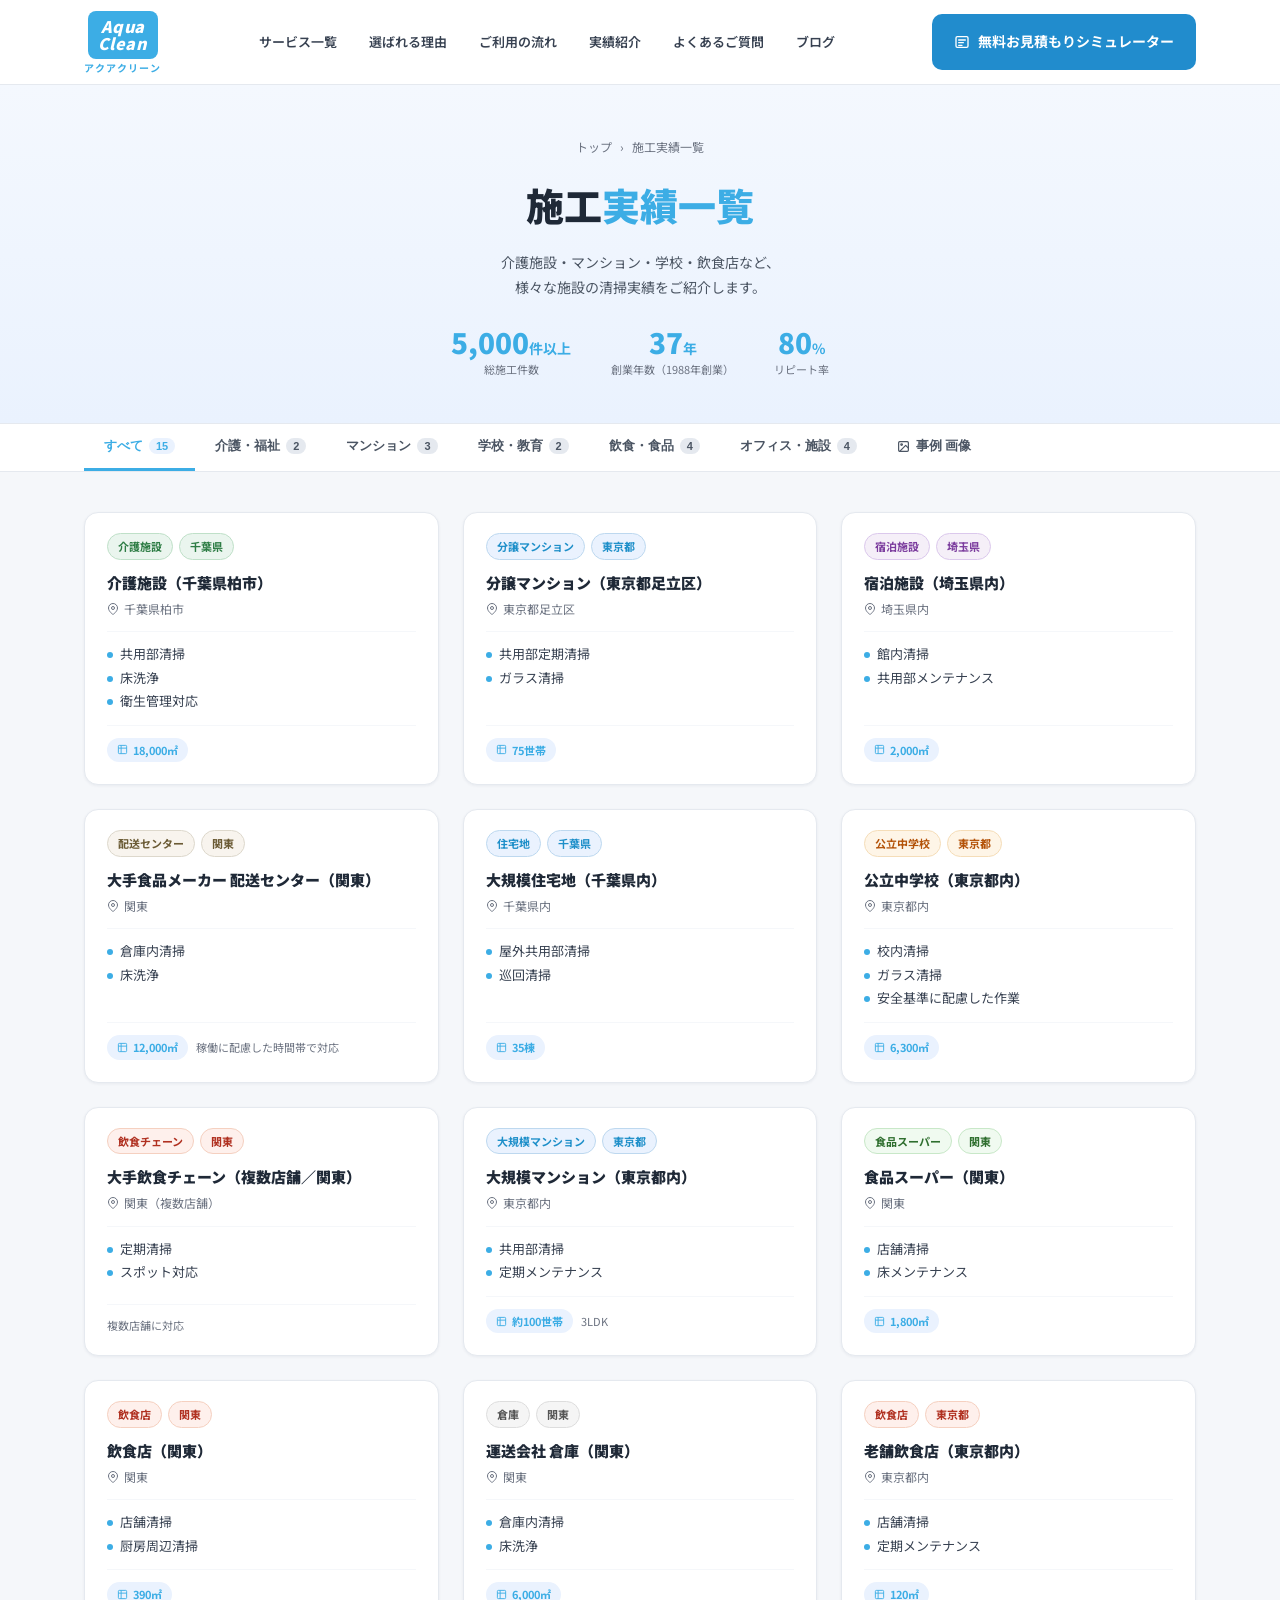
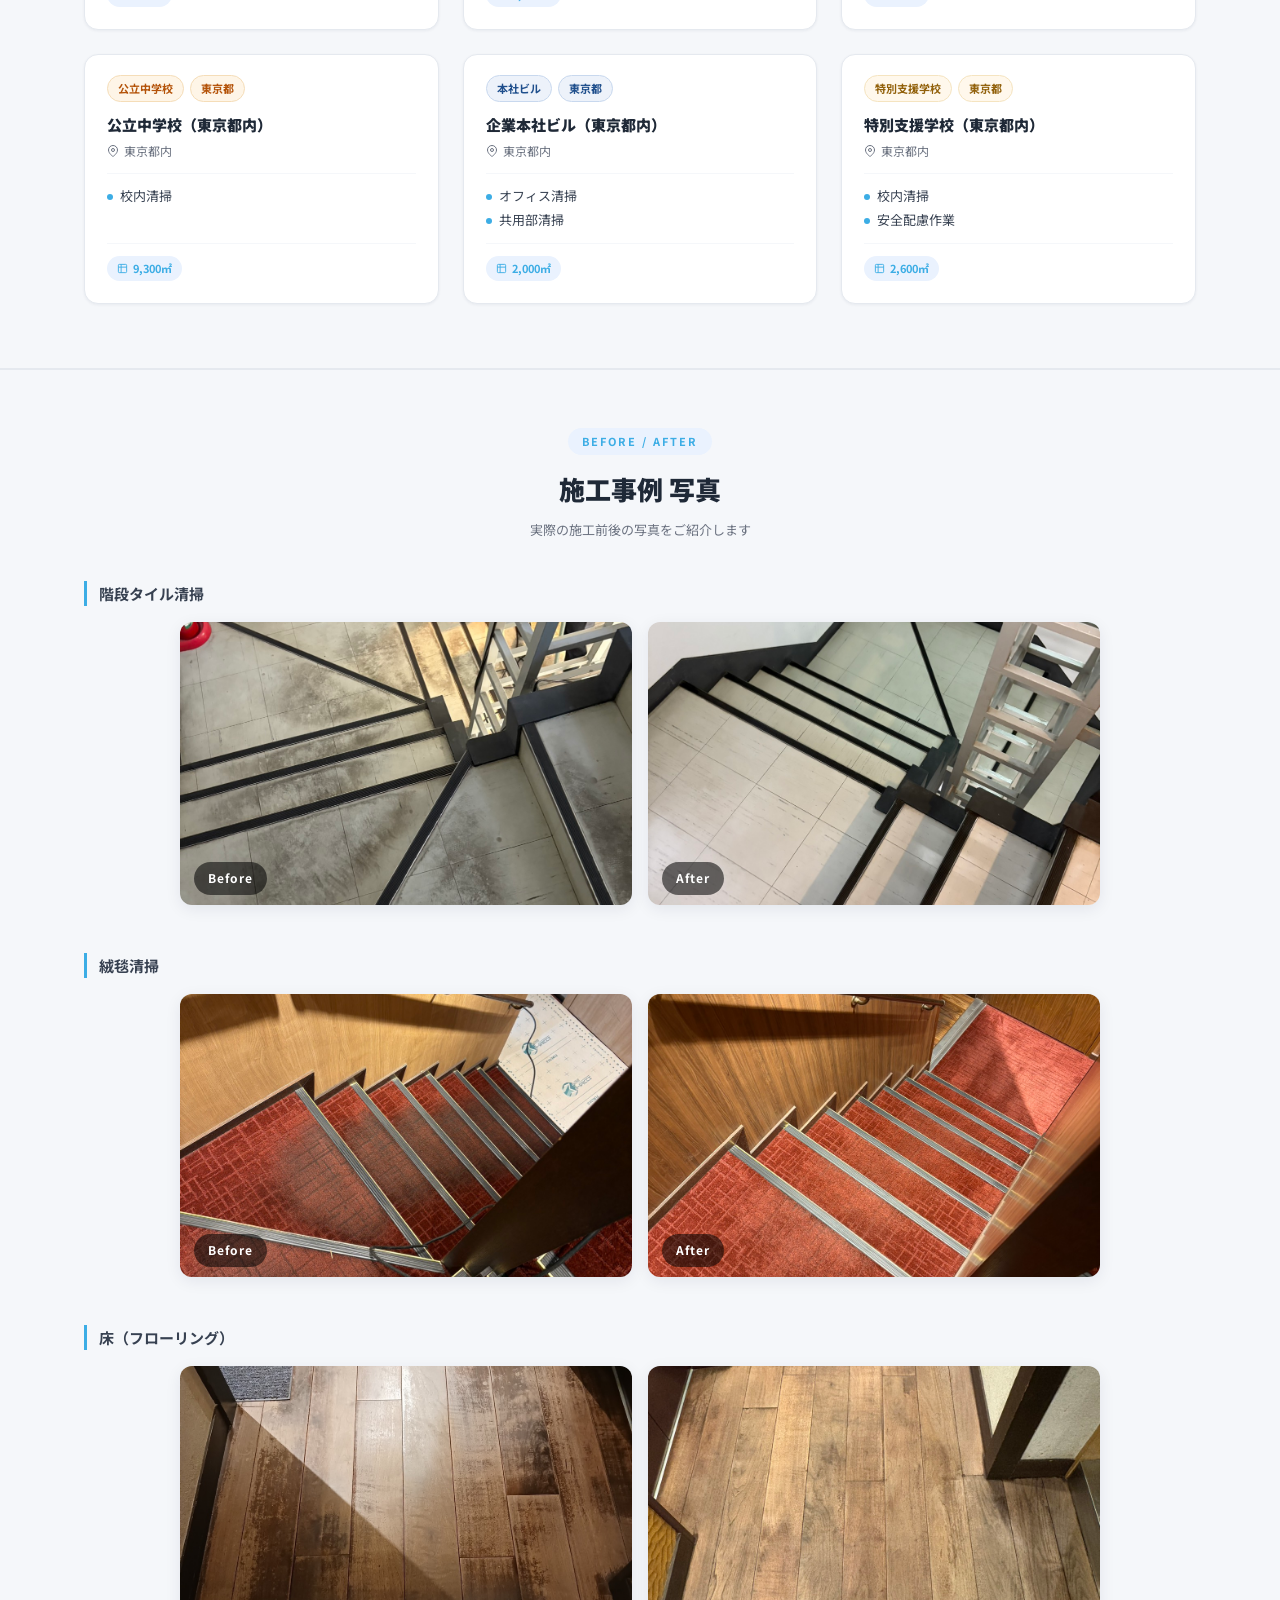
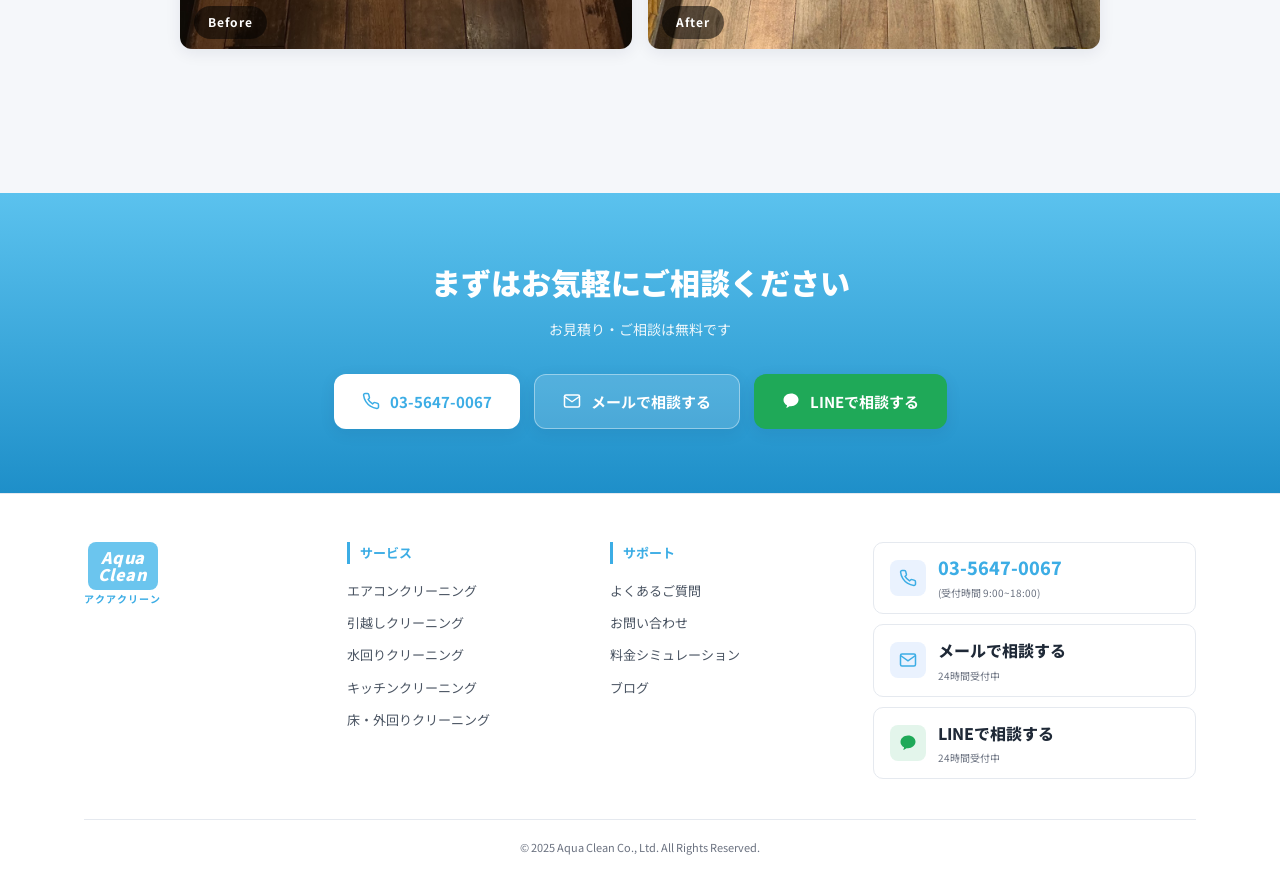
==== cases.html @ 9b35b6a0 "Initial commit: aqua-clean LP site Co-Authored-By: Claude Sonnet 5 <noreply@anthropic.com>" ====
<!DOCTYPE html>
<html lang="ja">
<head>
<meta charset="UTF-8" />
<meta name="viewport" content="width=device-width, initial-scale=1.0" />
<title>施工実績一覧 | アクアクリーン株式会社</title>
<link rel="preconnect" href="https://fonts.googleapis.com" />
<link rel="preconnect" href="https://fonts.gstatic.com" crossorigin />
<link href="https://fonts.googleapis.com/css2?family=Noto+Sans+JP:wght@400;500;700;900&display=swap" rel="stylesheet" />
<style>
  :root {
    --primary: #3CADE5;
    --primary-dark: #1E8FC9;
    --primary-light: #6BC5EE;
    --primary-bg: #EAF2FE;
    --green: #1FA958;
    --green-dark: #178A47;
    --gray-100: #F5F7FA;
    --gray-200: #E5E9EF;
    --gray-300: #CED4DC;
    --gray-400: #9CA3AF;
    --gray-500: #6B7280;
    --gray-600: #4B5563;
    --gray-700: #374151;
    --gray-800: #1F2937;
    --shadow-sm: 0 1px 3px rgba(15,30,60,0.06);
    --shadow-md: 0 4px 16px rgba(15,30,60,0.08);
    --shadow-lg: 0 14px 38px rgba(15,30,60,0.10);
  }
  * { box-sizing: border-box; margin: 0; padding: 0; }
  html { scroll-behavior: smooth; }
  body {
    font-family: 'Noto Sans JP', -apple-system, BlinkMacSystemFont, "Helvetica Neue", Arial, sans-serif;
    color: var(--gray-800); background: var(--gray-100);
    line-height: 1.7; -webkit-font-smoothing: antialiased;
  }
  a { color: inherit; text-decoration: none; }

  .container { max-width: 1160px; margin: 0 auto; padding: 0 24px; }

  /* ===== Logo ===== */
  .logo { display: inline-flex; flex-direction: column; align-items: center; gap: 4px; line-height: 1; }
  .logo-mark {
    background: var(--primary-light); color: #fff; border-radius: 8px;
    padding: 7px 10px; font-weight: 900; font-size: 16px; line-height: 1.05;
    text-align: center; font-style: italic; letter-spacing: 0.5px; width: 70px;
  }
  .logo-mark span { display: block; }
  .logo-sub { font-size: 10px; color: var(--primary); font-weight: 700; letter-spacing: 1px; }

  /* ===== Header ===== */
  .header {
    position: sticky; top: 0; z-index: 50;
    background: #fff; border-bottom: 1px solid var(--gray-200);
  }
  .header-inner { display: flex; align-items: center; gap: 24px; height: 84px; }
  .nav {
    display: flex; align-items: center; justify-content: center;
    gap: 32px; flex: 1; font-size: 13px; font-weight: 600; color: var(--gray-700);
  }
  .nav a:hover { color: var(--primary); }
  .btn-contact {
    display: inline-flex; align-items: center; gap: 8px;
    background: rgb(33,140,205); color: #fff;
    padding: 0 22px; height: 56px; border-radius: 10px;
    font-size: 14px; font-weight: 700; white-space: nowrap; flex-shrink: 0;
    transition: background 0.15s;
  }
  .btn-contact:hover { background: var(--primary-dark); }

  /* ===== Page hero ===== */
  .page-hero {
    background: linear-gradient(180deg, #F4F8FE 0%, #EAF2FE 100%);
    border-bottom: 1px solid var(--gray-200);
    padding: 52px 0 44px; text-align: center;
  }
  .breadcrumb {
    display: flex; align-items: center; justify-content: center;
    gap: 8px; font-size: 12px; color: var(--gray-500); margin-bottom: 16px;
  }
  .breadcrumb a:hover { color: var(--primary); }
  .page-hero h1 { font-size: 38px; font-weight: 900; color: var(--gray-800); margin-bottom: 12px; }
  .page-hero h1 span { color: var(--primary); }
  .page-hero p { font-size: 14px; color: var(--gray-600); line-height: 1.8; }
  .hero-stats {
    display: flex; justify-content: center; gap: 40px; margin-top: 28px; flex-wrap: wrap;
  }
  .hero-stat { text-align: center; }
  .hero-stat-num { font-size: 28px; font-weight: 900; color: var(--primary); line-height: 1; }
  .hero-stat-num span { font-size: 14px; font-weight: 700; }
  .hero-stat-label { font-size: 11px; color: var(--gray-500); margin-top: 4px; }

  /* ===== Filter tabs ===== */
  .filter-bar {
    background: #fff; border-bottom: 1px solid var(--gray-200);
    position: sticky; top: 84px; z-index: 40;
  }
  .filter-inner {
    display: flex; gap: 0; overflow-x: auto; scrollbar-width: none;
  }
  .filter-inner::-webkit-scrollbar { display: none; }
  .filter-btn {
    display: flex; align-items: center; gap: 6px;
    padding: 13px 20px; font-size: 13px; font-weight: 700;
    color: var(--gray-600); white-space: nowrap;
    border: none; background: none; cursor: pointer;
    border-bottom: 3px solid transparent;
    transition: color 0.15s, border-color 0.15s; flex-shrink: 0;
  }
  .filter-btn:hover { color: var(--primary); }
  .filter-btn.active { color: var(--primary); border-bottom-color: var(--primary); }
  .filter-count {
    background: var(--gray-200); color: var(--gray-600);
    font-size: 11px; font-weight: 700;
    padding: 2px 7px; border-radius: 999px;
    transition: background 0.15s, color 0.15s;
  }
  .filter-btn.active .filter-count { background: var(--primary-bg); color: var(--primary); }

  /* ===== Main ===== */
  main { padding: 40px 0 96px; }

  .cases-grid {
    display: grid;
    grid-template-columns: repeat(3, 1fr);
    gap: 24px;
  }

  /* ===== Case card ===== */
  .case-card {
    background: #fff; border: 1px solid var(--gray-200);
    border-radius: 14px; overflow: hidden;
    box-shadow: var(--shadow-sm);
    transition: transform 0.18s, box-shadow 0.18s, border-color 0.18s;
    display: flex; flex-direction: column;
  }
  .case-card:hover { transform: translateY(-4px); box-shadow: var(--shadow-lg); border-color: var(--primary-light); }
  .case-card[hidden] { display: none; }



  /* Card body */
  .case-body { padding: 20px 22px 22px; flex: 1; display: flex; flex-direction: column; }

  .case-tags { display: flex; flex-wrap: wrap; gap: 6px; margin-bottom: 12px; }
  .case-tag {
    font-size: 11px; font-weight: 700; padding: 3px 10px; border-radius: 999px;
    border: 1px solid;
  }
  .tag-care     { color: #2E7D45; background: #EAF5EE; border-color: #BFE0C8; }
  .tag-mansion  { color: var(--primary-dark); background: var(--primary-bg); border-color: #BDD8EF; }
  .tag-hotel    { color: #7C3D9E; background: #F5EFF8; border-color: #DBC8EC; }
  .tag-factory  { color: #6B5B35; background: #F8F4EE; border-color: #DDD8CC; }
  .tag-school   { color: #B45309; background: #FEF5E7; border-color: #F5DDB8; }
  .tag-restaurant { color: #B03020; background: #FEF0EC; border-color: #F5D0C0; }
  .tag-office   { color: #1E4E8C; background: #EDF2FA; border-color: #C8D8EE; }
  .tag-super    { color: #2E6E2E; background: #F0FAF0; border-color: #C8E8C8; }
  .tag-support  { color: #92610B; background: #FFF8EC; border-color: #F5E4C0; }
  .tag-warehouse { color: #555; background: #F5F5F5; border-color: #DDD; }

  .case-title {
    font-size: 15px; font-weight: 900; color: var(--gray-800);
    margin-bottom: 6px; line-height: 1.4;
  }
  .case-location {
    display: flex; align-items: center; gap: 5px;
    font-size: 12px; color: var(--gray-500); margin-bottom: 12px;
  }
  .case-location svg { width: 12px; height: 12px; flex-shrink: 0; }

  .case-divider { border: none; border-top: 1px solid var(--gray-100); margin-bottom: 12px; }

  .case-services { display: flex; flex-direction: column; gap: 4px; flex: 1; }
  .case-service-item {
    display: flex; align-items: flex-start; gap: 7px;
    font-size: 13px; color: var(--gray-700); line-height: 1.5;
  }
  .case-service-item::before {
    content: "";
    width: 6px; height: 6px; border-radius: 50%;
    background: var(--primary); flex-shrink: 0; margin-top: 8px;
  }

  .case-meta {
    margin-top: 14px; padding-top: 12px; border-top: 1px solid var(--gray-100);
    display: flex; align-items: center; gap: 8px; flex-wrap: wrap;
  }
  .case-area {
    display: flex; align-items: center; gap: 5px;
    font-size: 11px; font-weight: 700; color: var(--primary);
    background: var(--primary-bg); padding: 3px 10px; border-radius: 999px;
  }
  .case-area svg { width: 11px; height: 11px; }
  .case-note {
    font-size: 11px; color: var(--gray-500); line-height: 1.5;
  }

  /* ===== CTA strip ===== */
  .cta-strip {
    background: linear-gradient(180deg, #5BC2EE 0%, #1E8FC9 100%);
    color: #fff; padding: 64px 0;
  }
  .cta-strip h2 { text-align: center; font-size: 30px; font-weight: 900; margin-bottom: 10px; }
  .cta-strip p { text-align: center; font-size: 14px; opacity: 0.9; margin-bottom: 32px; }
  .cta-btns { display: flex; justify-content: center; gap: 14px; flex-wrap: wrap; }
  .cta-btns a {
    display: inline-flex; align-items: center; gap: 10px;
    padding: 14px 28px; border-radius: 12px; font-weight: 700; font-size: 15px;
    transition: transform 0.12s, box-shadow 0.12s; box-shadow: var(--shadow-md);
  }
  .cta-btns a:hover { transform: translateY(-2px); box-shadow: var(--shadow-lg); }
  .cta-btns .tel-btn { background: #fff; color: var(--primary); }
  .cta-btns .mail-btn { background: rgba(255,255,255,0.15); color: #fff; border: 1.5px solid rgba(255,255,255,0.4); }
  .cta-btns .line-btn { background: var(--green); color: #fff; }

  /* ===== Footer ===== */
  .footer { background: #fff; border-top: 1px solid var(--gray-200); padding: 48px 0 0; }
  .footer-grid { display: grid; grid-template-columns: 1fr 1fr 1fr 1.4fr; gap: 32px; align-items: flex-start; }
  .footer-col h4 { font-size: 13px; color: var(--primary); font-weight: 700; margin-bottom: 16px; padding-left: 10px; border-left: 3px solid var(--primary); }
  .footer-col ul { list-style: none; }
  .footer-col li { font-size: 13px; color: var(--gray-600); margin-bottom: 10px; }
  .footer-col li a:hover { color: var(--primary); }
  .footer-cta { display: flex; flex-direction: column; gap: 10px; }
  .footer-cta a { display: flex; align-items: center; gap: 12px; border: 1.5px solid var(--gray-200); border-radius: 10px; padding: 12px 16px; background: #fff; transition: all 0.15s; }
  .footer-cta a:hover { border-color: var(--primary); }
  .footer-cta .ic { width: 36px; height: 36px; border-radius: 8px; display: inline-flex; align-items: center; justify-content: center; flex-shrink: 0; }
  .footer-cta .tel .ic { background: var(--primary-bg); color: var(--primary); }
  .footer-cta .mail .ic { background: var(--primary-bg); color: var(--primary); }
  .footer-cta .line .ic { background: rgba(31,169,88,0.12); color: var(--green); }
  .footer-cta .label-lg { font-size: 16px; font-weight: 800; color: var(--gray-800); line-height: 1.1; }
  .footer-cta .tel .label-lg { color: var(--primary); font-size: 18px; }
  .footer-cta .label-sm { display: block; font-size: 10px; color: var(--gray-500); margin-top: 2px; }
  .footer-bottom { border-top: 1px solid var(--gray-200); margin-top: 40px; padding: 18px 0; text-align: center; font-size: 11px; color: var(--gray-500); }

  /* ===== Before/After Photos ===== */
  .ba-section {
    margin-top: 64px;
    padding: 56px 0 0;
    border-top: 2px solid var(--gray-200);
  }
  .ba-section-head {
    text-align: center;
    margin-bottom: 40px;
  }
  .ba-section-eyebrow {
    display: inline-block;
    font-size: 11px;
    font-weight: 700;
    letter-spacing: 2px;
    color: var(--primary);
    background: var(--primary-bg);
    padding: 4px 14px;
    border-radius: 999px;
    margin-bottom: 12px;
  }
  .ba-section-head h2 {
    font-size: 26px;
    font-weight: 900;
    color: var(--gray-800);
    margin-bottom: 8px;
  }
  .ba-section-head p {
    font-size: 13px;
    color: var(--gray-500);
  }
  .ba-case { margin-bottom: 48px; }
  .ba-case-title {
    font-size: 15px;
    font-weight: 700;
    color: var(--gray-700);
    margin-bottom: 16px;
    padding-left: 12px;
    border-left: 3px solid var(--primary);
  }
  .ba-wrap {
    position: relative;
    display: grid;
    grid-template-columns: 1fr 1fr;
    gap: 16px;
    max-width: 920px;
    margin: 0 auto;
  }
  .ba-card {
    border-radius: 12px;
    overflow: hidden;
    aspect-ratio: 16/10;
    position: relative;
    box-shadow: var(--shadow-md);
  }
  .ba-img {
    position: absolute;
    inset: 0;
    background: linear-gradient(180deg, #C8C9CB 0%, #989B9F 100%);
  }
  .ba-img img {
    width: 100%;
    height: 100%;
    object-fit: cover;
    object-position: center;
    display: block;
  }
  .ba-img.before {
    background:
      linear-gradient(135deg, rgba(40,40,40,0.25) 0%, rgba(255,255,255,0) 60%),
      repeating-linear-gradient(45deg, #BCBEC1 0 28px, #A6A8AC 28px 56px);
  }
  .ba-img.after {
    background:
      linear-gradient(180deg, rgba(255,255,255,0.4) 0%, rgba(255,255,255,0.05) 60%),
      repeating-linear-gradient(45deg, #F2F4F7 0 28px, #DCE0E5 28px 56px);
  }
  .ba-tag {
    position: absolute;
    bottom: 10px;
    left: 14px;
    background: rgba(0,0,0,0.55);
    color: #fff;
    font-size: 12px;
    font-weight: 700;
    padding: 6px 14px;
    border-radius: 999px;
    letter-spacing: 1px;
  }

  @media (max-width: 960px) {
    .cases-grid { grid-template-columns: repeat(2, 1fr); }
    .footer-grid { grid-template-columns: 1fr 1fr; }
    .nav { display: none; }
    .ba-wrap { grid-template-columns: 1fr 1fr; }
  }
  @media (max-width: 600px) {
    .cases-grid { grid-template-columns: 1fr; }
    .page-hero h1 { font-size: 28px; }
    .footer-grid { grid-template-columns: 1fr; }
    .hero-stats { gap: 24px; }
    .ba-wrap { grid-template-columns: 1fr; }
  }
</style>
</head>
<body>

<!-- Header -->
<header class="header">
  <div class="container header-inner">
    <a href="index.html" class="logo">
      <span class="logo-mark" style="background-color: rgb(60,173,229)"><span>Aqua</span><span>Clean</span></span>
      <span class="logo-sub" style="color: rgb(60,173,229)">アクアクリーン</span>
    </a>
    <nav class="nav">
      <a href="index.html#services">サービス一覧</a>
      <a href="index.html#reasons">選ばれる理由</a>
      <a href="index.html#flow">ご利用の流れ</a>
      <a href="index.html#results">実績紹介</a>
      <a href="index.html#faq">よくあるご質問</a>
      <a href="/blog/">ブログ</a>
    </nav>
    <a href="estimate.html" class="btn-contact" style="background-color: rgb(33,140,205)">
      <svg width="16" height="16" viewBox="0 0 24 24" fill="none" stroke="currentColor" stroke-width="2" stroke-linecap="round" stroke-linejoin="round"><rect x="3" y="4" width="18" height="16" rx="2"/><line x1="7" y1="9" x2="17" y2="9"/><line x1="7" y1="13" x2="14" y2="13"/><line x1="7" y1="17" x2="12" y2="17"/></svg>
      無料お見積もりシミュレーター
    </a>
  </div>
</header>

<!-- Page hero -->
<section class="page-hero">
  <div class="container">
    <div class="breadcrumb">
      <a href="index.html">トップ</a>
      <span>›</span>
      <span>施工実績一覧</span>
    </div>
    <h1>施工<span>実績一覧</span></h1>
    <p>介護施設・マンション・学校・飲食店など、<br>様々な施設の清掃実績をご紹介します。</p>
    <div class="hero-stats">
      <div class="hero-stat">
        <div class="hero-stat-num">5,000<span>件以上</span></div>
        <div class="hero-stat-label">総施工件数</div>
      </div>
      <div class="hero-stat">
        <div class="hero-stat-num">37<span>年</span></div>
        <div class="hero-stat-label">創業年数（1988年創業）</div>
      </div>
      <div class="hero-stat">
        <div class="hero-stat-num">80<span>%</span></div>
        <div class="hero-stat-label">リピート率</div>
      </div>
    </div>
  </div>
</section>

<!-- Filter bar -->
<div class="filter-bar">
  <div class="container">
    <div class="filter-inner">
      <button class="filter-btn active" onclick="filterCards('all', this)">すべて <span class="filter-count">15</span></button>
      <button class="filter-btn" onclick="filterCards('care', this)">介護・福祉 <span class="filter-count">2</span></button>
      <button class="filter-btn" onclick="filterCards('mansion', this)">マンション <span class="filter-count">3</span></button>
      <button class="filter-btn" onclick="filterCards('school', this)">学校・教育 <span class="filter-count">2</span></button>
      <button class="filter-btn" onclick="filterCards('restaurant', this)">飲食・食品 <span class="filter-count">4</span></button>
      <button class="filter-btn" onclick="filterCards('office', this)">オフィス・施設 <span class="filter-count">4</span></button>
      <button class="filter-btn filter-btn--photos" onclick="scrollToPhotos(this)">
        <svg width="13" height="13" viewBox="0 0 24 24" fill="none" stroke="currentColor" stroke-width="2.2" stroke-linecap="round" stroke-linejoin="round"><rect x="3" y="3" width="18" height="18" rx="2"/><circle cx="8.5" cy="8.5" r="1.5"/><polyline points="21 15 16 10 5 21"/></svg>
        事例 画像
      </button>
    </div>
  </div>
</div>

<!-- Main -->
<main>
  <div class="container">
    <div class="cases-grid" id="casesGrid">

      <!-- 01 介護施設（千葉県柏市）-->
      <article class="case-card" data-cat="care">
        <div class="case-body">
          <div class="case-tags"><span class="case-tag tag-care">介護施設</span><span class="case-tag tag-care">千葉県</span></div>
          <div class="case-title">介護施設（千葉県柏市）</div>
          <div class="case-location">
            <svg viewBox="0 0 24 24" fill="none" stroke="currentColor" stroke-width="2"><path d="M21 10c0 7-9 13-9 13S3 17 3 10a9 9 0 0 1 18 0z"/><circle cx="12" cy="10" r="3"/></svg>
            千葉県柏市
          </div>
          <hr class="case-divider">
          <div class="case-services">
            <div class="case-service-item">共用部清掃</div>
            <div class="case-service-item">床洗浄</div>
            <div class="case-service-item">衛生管理対応</div>
          </div>
          <div class="case-meta">
            <span class="case-area"><svg viewBox="0 0 24 24" fill="none" stroke="currentColor" stroke-width="2"><rect x="3" y="3" width="18" height="18" rx="2"/><path d="M3 9h18M9 3v18"/></svg>18,000㎡</span>
          </div>
        </div>
      </article>

      <!-- 02 分譲マンション（東京都足立区）-->
      <article class="case-card" data-cat="mansion">
        <div class="case-body">
          <div class="case-tags"><span class="case-tag tag-mansion">分譲マンション</span><span class="case-tag tag-mansion">東京都</span></div>
          <div class="case-title">分譲マンション（東京都足立区）</div>
          <div class="case-location">
            <svg viewBox="0 0 24 24" fill="none" stroke="currentColor" stroke-width="2"><path d="M21 10c0 7-9 13-9 13S3 17 3 10a9 9 0 0 1 18 0z"/><circle cx="12" cy="10" r="3"/></svg>
            東京都足立区
          </div>
          <hr class="case-divider">
          <div class="case-services">
            <div class="case-service-item">共用部定期清掃</div>
            <div class="case-service-item">ガラス清掃</div>
          </div>
          <div class="case-meta">
            <span class="case-area"><svg viewBox="0 0 24 24" fill="none" stroke="currentColor" stroke-width="2"><rect x="3" y="3" width="18" height="18" rx="2"/><path d="M3 9h18M9 3v18"/></svg>75世帯</span>
          </div>
        </div>
      </article>

      <!-- 03 宿泊施設（埼玉県内）-->
      <article class="case-card" data-cat="office">
        <div class="case-body">
          <div class="case-tags"><span class="case-tag tag-hotel">宿泊施設</span><span class="case-tag tag-hotel">埼玉県</span></div>
          <div class="case-title">宿泊施設（埼玉県内）</div>
          <div class="case-location">
            <svg viewBox="0 0 24 24" fill="none" stroke="currentColor" stroke-width="2"><path d="M21 10c0 7-9 13-9 13S3 17 3 10a9 9 0 0 1 18 0z"/><circle cx="12" cy="10" r="3"/></svg>
            埼玉県内
          </div>
          <hr class="case-divider">
          <div class="case-services">
            <div class="case-service-item">館内清掃</div>
            <div class="case-service-item">共用部メンテナンス</div>
          </div>
          <div class="case-meta">
            <span class="case-area"><svg viewBox="0 0 24 24" fill="none" stroke="currentColor" stroke-width="2"><rect x="3" y="3" width="18" height="18" rx="2"/><path d="M3 9h18M9 3v18"/></svg>2,000㎡</span>
          </div>
        </div>
      </article>

      <!-- 04 大手食品メーカー 配送センター（関東）-->
      <article class="case-card" data-cat="office">
        <div class="case-body">
          <div class="case-tags"><span class="case-tag tag-factory">配送センター</span><span class="case-tag tag-factory">関東</span></div>
          <div class="case-title">大手食品メーカー 配送センター（関東）</div>
          <div class="case-location">
            <svg viewBox="0 0 24 24" fill="none" stroke="currentColor" stroke-width="2"><path d="M21 10c0 7-9 13-9 13S3 17 3 10a9 9 0 0 1 18 0z"/><circle cx="12" cy="10" r="3"/></svg>
            関東
          </div>
          <hr class="case-divider">
          <div class="case-services">
            <div class="case-service-item">倉庫内清掃</div>
            <div class="case-service-item">床洗浄</div>
          </div>
          <div class="case-meta">
            <span class="case-area"><svg viewBox="0 0 24 24" fill="none" stroke="currentColor" stroke-width="2"><rect x="3" y="3" width="18" height="18" rx="2"/><path d="M3 9h18M9 3v18"/></svg>12,000㎡</span>
            <span class="case-note">稼働に配慮した時間帯で対応</span>
          </div>
        </div>
      </article>

      <!-- 05 大規模住宅地（千葉県内）-->
      <article class="case-card" data-cat="mansion">
        <div class="case-body">
          <div class="case-tags"><span class="case-tag tag-mansion">住宅地</span><span class="case-tag tag-mansion">千葉県</span></div>
          <div class="case-title">大規模住宅地（千葉県内）</div>
          <div class="case-location">
            <svg viewBox="0 0 24 24" fill="none" stroke="currentColor" stroke-width="2"><path d="M21 10c0 7-9 13-9 13S3 17 3 10a9 9 0 0 1 18 0z"/><circle cx="12" cy="10" r="3"/></svg>
            千葉県内
          </div>
          <hr class="case-divider">
          <div class="case-services">
            <div class="case-service-item">屋外共用部清掃</div>
            <div class="case-service-item">巡回清掃</div>
          </div>
          <div class="case-meta">
            <span class="case-area"><svg viewBox="0 0 24 24" fill="none" stroke="currentColor" stroke-width="2"><rect x="3" y="3" width="18" height="18" rx="2"/><path d="M3 9h18M9 3v18"/></svg>35棟</span>
          </div>
        </div>
      </article>

      <!-- 06 公立中学校（東京都内）6300㎡ -->
      <article class="case-card" data-cat="school">
        <div class="case-body">
          <div class="case-tags"><span class="case-tag tag-school">公立中学校</span><span class="case-tag tag-school">東京都</span></div>
          <div class="case-title">公立中学校（東京都内）</div>
          <div class="case-location">
            <svg viewBox="0 0 24 24" fill="none" stroke="currentColor" stroke-width="2"><path d="M21 10c0 7-9 13-9 13S3 17 3 10a9 9 0 0 1 18 0z"/><circle cx="12" cy="10" r="3"/></svg>
            東京都内
          </div>
          <hr class="case-divider">
          <div class="case-services">
            <div class="case-service-item">校内清掃</div>
            <div class="case-service-item">ガラス清掃</div>
            <div class="case-service-item">安全基準に配慮した作業</div>
          </div>
          <div class="case-meta">
            <span class="case-area"><svg viewBox="0 0 24 24" fill="none" stroke="currentColor" stroke-width="2"><rect x="3" y="3" width="18" height="18" rx="2"/><path d="M3 9h18M9 3v18"/></svg>6,300㎡</span>
          </div>
        </div>
      </article>

      <!-- 07 大手飲食チェーン（複数店舗／関東）-->
      <article class="case-card" data-cat="restaurant">
        <div class="case-body">
          <div class="case-tags"><span class="case-tag tag-restaurant">飲食チェーン</span><span class="case-tag tag-restaurant">関東</span></div>
          <div class="case-title">大手飲食チェーン（複数店舗／関東）</div>
          <div class="case-location">
            <svg viewBox="0 0 24 24" fill="none" stroke="currentColor" stroke-width="2"><path d="M21 10c0 7-9 13-9 13S3 17 3 10a9 9 0 0 1 18 0z"/><circle cx="12" cy="10" r="3"/></svg>
            関東（複数店舗）
          </div>
          <hr class="case-divider">
          <div class="case-services">
            <div class="case-service-item">定期清掃</div>
            <div class="case-service-item">スポット対応</div>
          </div>
          <div class="case-meta">
            <span class="case-note">複数店舗に対応</span>
          </div>
        </div>
      </article>

      <!-- 08 大規模マンション（東京都内）-->
      <article class="case-card" data-cat="mansion">
        <div class="case-body">
          <div class="case-tags"><span class="case-tag tag-mansion">大規模マンション</span><span class="case-tag tag-mansion">東京都</span></div>
          <div class="case-title">大規模マンション（東京都内）</div>
          <div class="case-location">
            <svg viewBox="0 0 24 24" fill="none" stroke="currentColor" stroke-width="2"><path d="M21 10c0 7-9 13-9 13S3 17 3 10a9 9 0 0 1 18 0z"/><circle cx="12" cy="10" r="3"/></svg>
            東京都内
          </div>
          <hr class="case-divider">
          <div class="case-services">
            <div class="case-service-item">共用部清掃</div>
            <div class="case-service-item">定期メンテナンス</div>
          </div>
          <div class="case-meta">
            <span class="case-area"><svg viewBox="0 0 24 24" fill="none" stroke="currentColor" stroke-width="2"><rect x="3" y="3" width="18" height="18" rx="2"/><path d="M3 9h18M9 3v18"/></svg>約100世帯</span>
            <span class="case-note">3LDK</span>
          </div>
        </div>
      </article>

      <!-- 09 食品スーパー（関東）-->
      <article class="case-card" data-cat="restaurant">
        <div class="case-body">
          <div class="case-tags"><span class="case-tag tag-super">食品スーパー</span><span class="case-tag tag-super">関東</span></div>
          <div class="case-title">食品スーパー（関東）</div>
          <div class="case-location">
            <svg viewBox="0 0 24 24" fill="none" stroke="currentColor" stroke-width="2"><path d="M21 10c0 7-9 13-9 13S3 17 3 10a9 9 0 0 1 18 0z"/><circle cx="12" cy="10" r="3"/></svg>
            関東
          </div>
          <hr class="case-divider">
          <div class="case-services">
            <div class="case-service-item">店舗清掃</div>
            <div class="case-service-item">床メンテナンス</div>
          </div>
          <div class="case-meta">
            <span class="case-area"><svg viewBox="0 0 24 24" fill="none" stroke="currentColor" stroke-width="2"><rect x="3" y="3" width="18" height="18" rx="2"/><path d="M3 9h18M9 3v18"/></svg>1,800㎡</span>
          </div>
        </div>
      </article>

      <!-- 10 飲食店（関東）-->
      <article class="case-card" data-cat="restaurant">
        <div class="case-body">
          <div class="case-tags"><span class="case-tag tag-restaurant">飲食店</span><span class="case-tag tag-restaurant">関東</span></div>
          <div class="case-title">飲食店（関東）</div>
          <div class="case-location">
            <svg viewBox="0 0 24 24" fill="none" stroke="currentColor" stroke-width="2"><path d="M21 10c0 7-9 13-9 13S3 17 3 10a9 9 0 0 1 18 0z"/><circle cx="12" cy="10" r="3"/></svg>
            関東
          </div>
          <hr class="case-divider">
          <div class="case-services">
            <div class="case-service-item">店舗清掃</div>
            <div class="case-service-item">厨房周辺清掃</div>
          </div>
          <div class="case-meta">
            <span class="case-area"><svg viewBox="0 0 24 24" fill="none" stroke="currentColor" stroke-width="2"><rect x="3" y="3" width="18" height="18" rx="2"/><path d="M3 9h18M9 3v18"/></svg>390㎡</span>
          </div>
        </div>
      </article>

      <!-- 11 運送会社 倉庫（関東）-->
      <article class="case-card" data-cat="office">
        <div class="case-body">
          <div class="case-tags"><span class="case-tag tag-warehouse">倉庫</span><span class="case-tag tag-warehouse">関東</span></div>
          <div class="case-title">運送会社 倉庫（関東）</div>
          <div class="case-location">
            <svg viewBox="0 0 24 24" fill="none" stroke="currentColor" stroke-width="2"><path d="M21 10c0 7-9 13-9 13S3 17 3 10a9 9 0 0 1 18 0z"/><circle cx="12" cy="10" r="3"/></svg>
            関東
          </div>
          <hr class="case-divider">
          <div class="case-services">
            <div class="case-service-item">倉庫内清掃</div>
            <div class="case-service-item">床洗浄</div>
          </div>
          <div class="case-meta">
            <span class="case-area"><svg viewBox="0 0 24 24" fill="none" stroke="currentColor" stroke-width="2"><rect x="3" y="3" width="18" height="18" rx="2"/><path d="M3 9h18M9 3v18"/></svg>6,000㎡</span>
          </div>
        </div>
      </article>

      <!-- 12 老舗飲食店（東京都内）-->
      <article class="case-card" data-cat="restaurant">
        <div class="case-body">
          <div class="case-tags"><span class="case-tag tag-restaurant">飲食店</span><span class="case-tag tag-restaurant">東京都</span></div>
          <div class="case-title">老舗飲食店（東京都内）</div>
          <div class="case-location">
            <svg viewBox="0 0 24 24" fill="none" stroke="currentColor" stroke-width="2"><path d="M21 10c0 7-9 13-9 13S3 17 3 10a9 9 0 0 1 18 0z"/><circle cx="12" cy="10" r="3"/></svg>
            東京都内
          </div>
          <hr class="case-divider">
          <div class="case-services">
            <div class="case-service-item">店舗清掃</div>
            <div class="case-service-item">定期メンテナンス</div>
          </div>
          <div class="case-meta">
            <span class="case-area"><svg viewBox="0 0 24 24" fill="none" stroke="currentColor" stroke-width="2"><rect x="3" y="3" width="18" height="18" rx="2"/><path d="M3 9h18M9 3v18"/></svg>120㎡</span>
          </div>
        </div>
      </article>

      <!-- 13 公立中学校（東京都内）9300㎡ -->
      <article class="case-card" data-cat="school">
        <div class="case-body">
          <div class="case-tags"><span class="case-tag tag-school">公立中学校</span><span class="case-tag tag-school">東京都</span></div>
          <div class="case-title">公立中学校（東京都内）</div>
          <div class="case-location">
            <svg viewBox="0 0 24 24" fill="none" stroke="currentColor" stroke-width="2"><path d="M21 10c0 7-9 13-9 13S3 17 3 10a9 9 0 0 1 18 0z"/><circle cx="12" cy="10" r="3"/></svg>
            東京都内
          </div>
          <hr class="case-divider">
          <div class="case-services">
            <div class="case-service-item">校内清掃</div>
          </div>
          <div class="case-meta">
            <span class="case-area"><svg viewBox="0 0 24 24" fill="none" stroke="currentColor" stroke-width="2"><rect x="3" y="3" width="18" height="18" rx="2"/><path d="M3 9h18M9 3v18"/></svg>9,300㎡</span>
          </div>
        </div>
      </article>

      <!-- 14 企業本社ビル（東京都内）-->
      <article class="case-card" data-cat="office">
        <div class="case-body">
          <div class="case-tags"><span class="case-tag tag-office">本社ビル</span><span class="case-tag tag-office">東京都</span></div>
          <div class="case-title">企業本社ビル（東京都内）</div>
          <div class="case-location">
            <svg viewBox="0 0 24 24" fill="none" stroke="currentColor" stroke-width="2"><path d="M21 10c0 7-9 13-9 13S3 17 3 10a9 9 0 0 1 18 0z"/><circle cx="12" cy="10" r="3"/></svg>
            東京都内
          </div>
          <hr class="case-divider">
          <div class="case-services">
            <div class="case-service-item">オフィス清掃</div>
            <div class="case-service-item">共用部清掃</div>
          </div>
          <div class="case-meta">
            <span class="case-area"><svg viewBox="0 0 24 24" fill="none" stroke="currentColor" stroke-width="2"><rect x="3" y="3" width="18" height="18" rx="2"/><path d="M3 9h18M9 3v18"/></svg>2,000㎡</span>
          </div>
        </div>
      </article>

      <!-- 15 特別支援学校（東京都内）-->
      <article class="case-card" data-cat="care">
        <div class="case-body">
          <div class="case-tags"><span class="case-tag tag-support">特別支援学校</span><span class="case-tag tag-support">東京都</span></div>
          <div class="case-title">特別支援学校（東京都内）</div>
          <div class="case-location">
            <svg viewBox="0 0 24 24" fill="none" stroke="currentColor" stroke-width="2"><path d="M21 10c0 7-9 13-9 13S3 17 3 10a9 9 0 0 1 18 0z"/><circle cx="12" cy="10" r="3"/></svg>
            東京都内
          </div>
          <hr class="case-divider">
          <div class="case-services">
            <div class="case-service-item">校内清掃</div>
            <div class="case-service-item">安全配慮作業</div>
          </div>
          <div class="case-meta">
            <span class="case-area"><svg viewBox="0 0 24 24" fill="none" stroke="currentColor" stroke-width="2"><rect x="3" y="3" width="18" height="18" rx="2"/><path d="M3 9h18M9 3v18"/></svg>2,600㎡</span>
          </div>
        </div>
      </article>

    </div><!-- /cases-grid -->
  </div>

  <!-- ===== Before/After Photos ===== -->
  <div id="ba-photos" class="ba-section">
    <div class="container">
      <div class="ba-section-head">
        <span class="ba-section-eyebrow">BEFORE / AFTER</span>
        <h2>施工事例 写真</h2>
        <p>実際の施工前後の写真をご紹介します</p>
      </div>

      <div class="ba-case">
        <div class="ba-case-title">階段タイル清掃</div>
        <div class="ba-wrap">
          <div class="ba-card">
            <div class="ba-img before"><img src="assets/case-before-1.jpg" alt="施工前の階段タイル"/></div>
            <span class="ba-tag">Before</span>
          </div>
          <div class="ba-card">
            <div class="ba-img after"><img src="assets/case-after-1.jpg" alt="施工後の階段タイル"/></div>
            <span class="ba-tag">After</span>
          </div>
        </div>
      </div>

      <div class="ba-case">
        <div class="ba-case-title">絨毯清掃</div>
        <div class="ba-wrap">
          <div class="ba-card">
            <div class="ba-img before"><img src="assets/stair2-before.jpg" alt="施工前の絨毯"/></div>
            <span class="ba-tag">Before</span>
          </div>
          <div class="ba-card">
            <div class="ba-img after"><img src="assets/stair2-after.jpg" alt="施工後の絨毯"/></div>
            <span class="ba-tag">After</span>
          </div>
        </div>
      </div>

      <div class="ba-case">
        <div class="ba-case-title">床（フローリング）</div>
        <div class="ba-wrap">
          <div class="ba-card">
            <div class="ba-img before"><img src="assets/fl1-before.jpg" alt="施工前の床"/></div>
            <span class="ba-tag">Before</span>
          </div>
          <div class="ba-card">
            <div class="ba-img after"><img src="assets/fl1-after.jpg" alt="施工後の床"/></div>
            <span class="ba-tag">After</span>
          </div>
        </div>
      </div>

    </div>
  </div>
</main>

<!-- CTA -->
<section class="cta-strip">
  <h2>まずはお気軽にご相談ください</h2>
  <p>お見積り・ご相談は無料です</p>
  <div class="cta-btns">
    <a href="tel:0356470067" class="tel-btn">
      <svg width="18" height="18" viewBox="0 0 24 24" fill="none" stroke="currentColor" stroke-width="2" stroke-linecap="round" stroke-linejoin="round"><path d="M22 16.92v3a2 2 0 0 1-2.18 2 19.79 19.79 0 0 1-8.63-3.07 19.5 19.5 0 0 1-6-6 19.79 19.79 0 0 1-3.07-8.67A2 2 0 0 1 4.11 2h3a2 2 0 0 1 2 1.72c.13.96.37 1.9.72 2.81a2 2 0 0 1-.45 2.11L8.09 9.91a16 16 0 0 0 6 6l1.27-1.27a2 2 0 0 1 2.11-.45c.91.35 1.85.59 2.81.72A2 2 0 0 1 22 16.92z"/></svg>
      03-5647-0067
    </a>
    <a href="index.html#cta" class="mail-btn">
      <svg width="18" height="18" viewBox="0 0 24 24" fill="none" stroke="currentColor" stroke-width="2" stroke-linecap="round" stroke-linejoin="round"><path d="M4 4h16c1.1 0 2 .9 2 2v12c0 1.1-.9 2-2 2H4c-1.1 0-2-.9-2-2V6c0-1.1.9-2 2-2z"/><polyline points="22,6 12,13 2,6"/></svg>
      メールで相談する
    </a>
    <a href="#" onclick="openLineModal();return false;" class="line-btn">
      <svg width="18" height="18" viewBox="0 0 24 24" fill="currentColor"><path d="M12 2C6.48 2 2 5.86 2 10.6c0 3 1.92 5.66 4.83 7.18-.21.74-.78 2.74-.89 3.16-.14.5.18.5.39.36.16-.11 2.55-1.74 3.59-2.45.66.1 1.34.15 2.08.15 5.52 0 10-3.86 10-8.6S17.52 2 12 2z"/></svg>
      LINEで相談する
    </a>
  </div>
</section>

<!-- Footer -->
<footer class="footer">
  <div class="container">
    <div class="footer-grid">
      <div>
        <a href="index.html" class="logo">
          <span class="logo-mark"><span>Aqua</span><span>Clean</span></span>
          <span class="logo-sub" style="color: rgb(60,173,229)">アクアクリーン</span>
        </a>
      </div>
      <div class="footer-col">
        <h4>サービス</h4>
        <ul>
          <li><a href="services.html#aircon">エアコンクリーニング</a></li>
          <li><a href="services.html#move">引越しクリーニング</a></li>
          <li><a href="services.html#water">水回りクリーニング</a></li>
          <li><a href="services.html#kitchen">キッチンクリーニング</a></li>
          <li><a href="services.html#floor">床・外回りクリーニング</a></li>
        </ul>
      </div>
      <div class="footer-col">
        <h4>サポート</h4>
        <ul>
          <li><a href="index.html#faq">よくあるご質問</a></li>
          <li><a href="index.html#cta">お問い合わせ</a></li>
          <li><a href="estimate.html">料金シミュレーション</a></li>
          <li><a href="/blog/">ブログ</a></li>
        </ul>
      </div>
      <div class="footer-cta">
        <a href="tel:0356470067" class="tel">
          <span class="ic"><svg width="18" height="18" viewBox="0 0 24 24" fill="none" stroke="currentColor" stroke-width="2"><path d="M22 16.92v3a2 2 0 0 1-2.18 2 19.79 19.79 0 0 1-8.63-3.07 19.5 19.5 0 0 1-6-6 19.79 19.79 0 0 1-3.07-8.67A2 2 0 0 1 4.11 2h3a2 2 0 0 1 2 1.72c.13.96.37 1.9.72 2.81a2 2 0 0 1-.45 2.11L8.09 9.91a16 16 0 0 0 6 6l1.27-1.27a2 2 0 0 1 2.11-.45c.91.35 1.85.59 2.81.72A2 2 0 0 1 22 16.92z"/></svg></span>
          <span><span class="label-lg">03-5647-0067</span><span class="label-sm">(受付時間 9:00~18:00)</span></span>
        </a>
        <a href="index.html#cta" class="mail">
          <span class="ic"><svg width="18" height="18" viewBox="0 0 24 24" fill="none" stroke="currentColor" stroke-width="2"><path d="M4 4h16c1.1 0 2 .9 2 2v12c0 1.1-.9 2-2 2H4c-1.1 0-2-.9-2-2V6c0-1.1.9-2 2-2z"/><polyline points="22,6 12,13 2,6"/></svg></span>
          <span><span class="label-lg">メールで相談する</span><span class="label-sm">24時間受付中</span></span>
        </a>
        <a href="#" onclick="openLineModal();return false;" class="line">
          <span class="ic"><svg width="18" height="18" viewBox="0 0 24 24" fill="currentColor"><path d="M12 2C6.48 2 2 5.86 2 10.6c0 3 1.92 5.66 4.83 7.18-.21.74-.78 2.74-.89 3.16-.14.5.18.5.39.36.16-.11 2.55-1.74 3.59-2.45.66.1 1.34.15 2.08.15 5.52 0 10-3.86 10-8.6S17.52 2 12 2z"/></svg></span>
          <span><span class="label-lg">LINEで相談する</span><span class="label-sm">24時間受付中</span></span>
        </a>
      </div>
    </div>
    <div class="footer-bottom">© 2025 Aqua Clean Co., Ltd. All Rights Reserved.</div>
  </div>
</footer>

<script>
  function filterCards(cat, btn) {
    document.querySelectorAll('.filter-btn').forEach(function(b){ b.classList.remove('active'); });
    btn.classList.add('active');
    document.querySelectorAll('.case-card').forEach(function(card){
      if (cat === 'all' || card.dataset.cat === cat) {
        card.hidden = false;
      } else {
        card.hidden = true;
      }
    });
  }

  function scrollToPhotos(btn) {
    document.querySelectorAll('.filter-btn').forEach(function(b){ b.classList.remove('active'); });
    btn.classList.add('active');
    document.querySelectorAll('.case-card').forEach(function(card){ card.hidden = false; });
    var el = document.getElementById('ba-photos');
    var stickyOffset = 84 + 50;
    var top = el.getBoundingClientRect().top + window.pageYOffset - stickyOffset;
    window.scrollTo({ top: top, behavior: 'smooth' });
  }
</script>

<!-- LINE 友達追加モーダル -->
<div id="lineModal" style="display:none;position:fixed;inset:0;z-index:9999;background:rgba(0,0,0,0.55);align-items:center;justify-content:center;padding:20px;">
  <div style="background:#fff;border-radius:20px;padding:36px 32px;max-width:340px;width:100%;text-align:center;position:relative;box-shadow:0 24px 64px rgba(0,0,0,0.2);">
    <button onclick="closeLineModal()" aria-label="閉じる" style="position:absolute;top:12px;right:14px;font-size:22px;color:#9CA3AF;background:none;border:none;cursor:pointer;line-height:1;padding:4px;">&#x2715;</button>
    <div style="width:56px;height:56px;border-radius:50%;background:#06C755;display:flex;align-items:center;justify-content:center;margin:0 auto 14px;">
      <svg width="30" height="30" viewBox="0 0 24 24" fill="#fff"><path d="M12 2C6.48 2 2 5.86 2 10.6c0 3 1.92 5.66 4.83 7.18-.21.74-.78 2.74-.89 3.16-.14.5.18.5.39.36.16-.11 2.55-1.74 3.59-2.45.66.1 1.34.15 2.08.15 5.52 0 10-3.86 10-8.6S17.52 2 12 2z"/></svg>
    </div>
    <h3 style="font-size:18px;font-weight:900;color:#1F2937;margin-bottom:8px;">LINEで友達追加</h3>
    <p style="font-size:13px;color:#6B7280;line-height:1.75;margin-bottom:18px;">ボタンをタップするか、QRコードを読み込んで友達追加してください。<br>追加後、そのままチャットでご相談いただけます。</p>
    <img src="https://api.qrserver.com/v1/create-qr-code/?size=180x180&data=https://line.me/R/ti/p/@996qwdev" alt="LINE QRコード" style="width:180px;height:180px;border-radius:8px;border:1px solid #E5E9EF;display:block;margin:0 auto 18px;" />
    <a href="https://line.me/R/ti/p/@996qwdev" target="_blank" rel="noopener" style="display:flex;align-items:center;justify-content:center;gap:10px;background:#06C755;color:#fff;border-radius:12px;padding:14px 20px;font-size:16px;font-weight:800;text-decoration:none;">
      <svg width="20" height="20" viewBox="0 0 24 24" fill="#fff"><path d="M12 2C6.48 2 2 5.86 2 10.6c0 3 1.92 5.66 4.83 7.18-.21.74-.78 2.74-.89 3.16-.14.5.18.5.39.36.16-.11 2.55-1.74 3.59-2.45.66.1 1.34.15 2.08.15 5.52 0 10-3.86 10-8.6S17.52 2 12 2z"/></svg>
      友達追加する
    </a>
  </div>
</div>
<script>
function openLineModal(){var m=document.getElementById('lineModal');m.style.display='flex';}
function closeLineModal(){document.getElementById('lineModal').style.display='none';}
document.getElementById('lineModal').addEventListener('click',function(e){if(e.target===this)closeLineModal();});
</script>

</body>
</html>
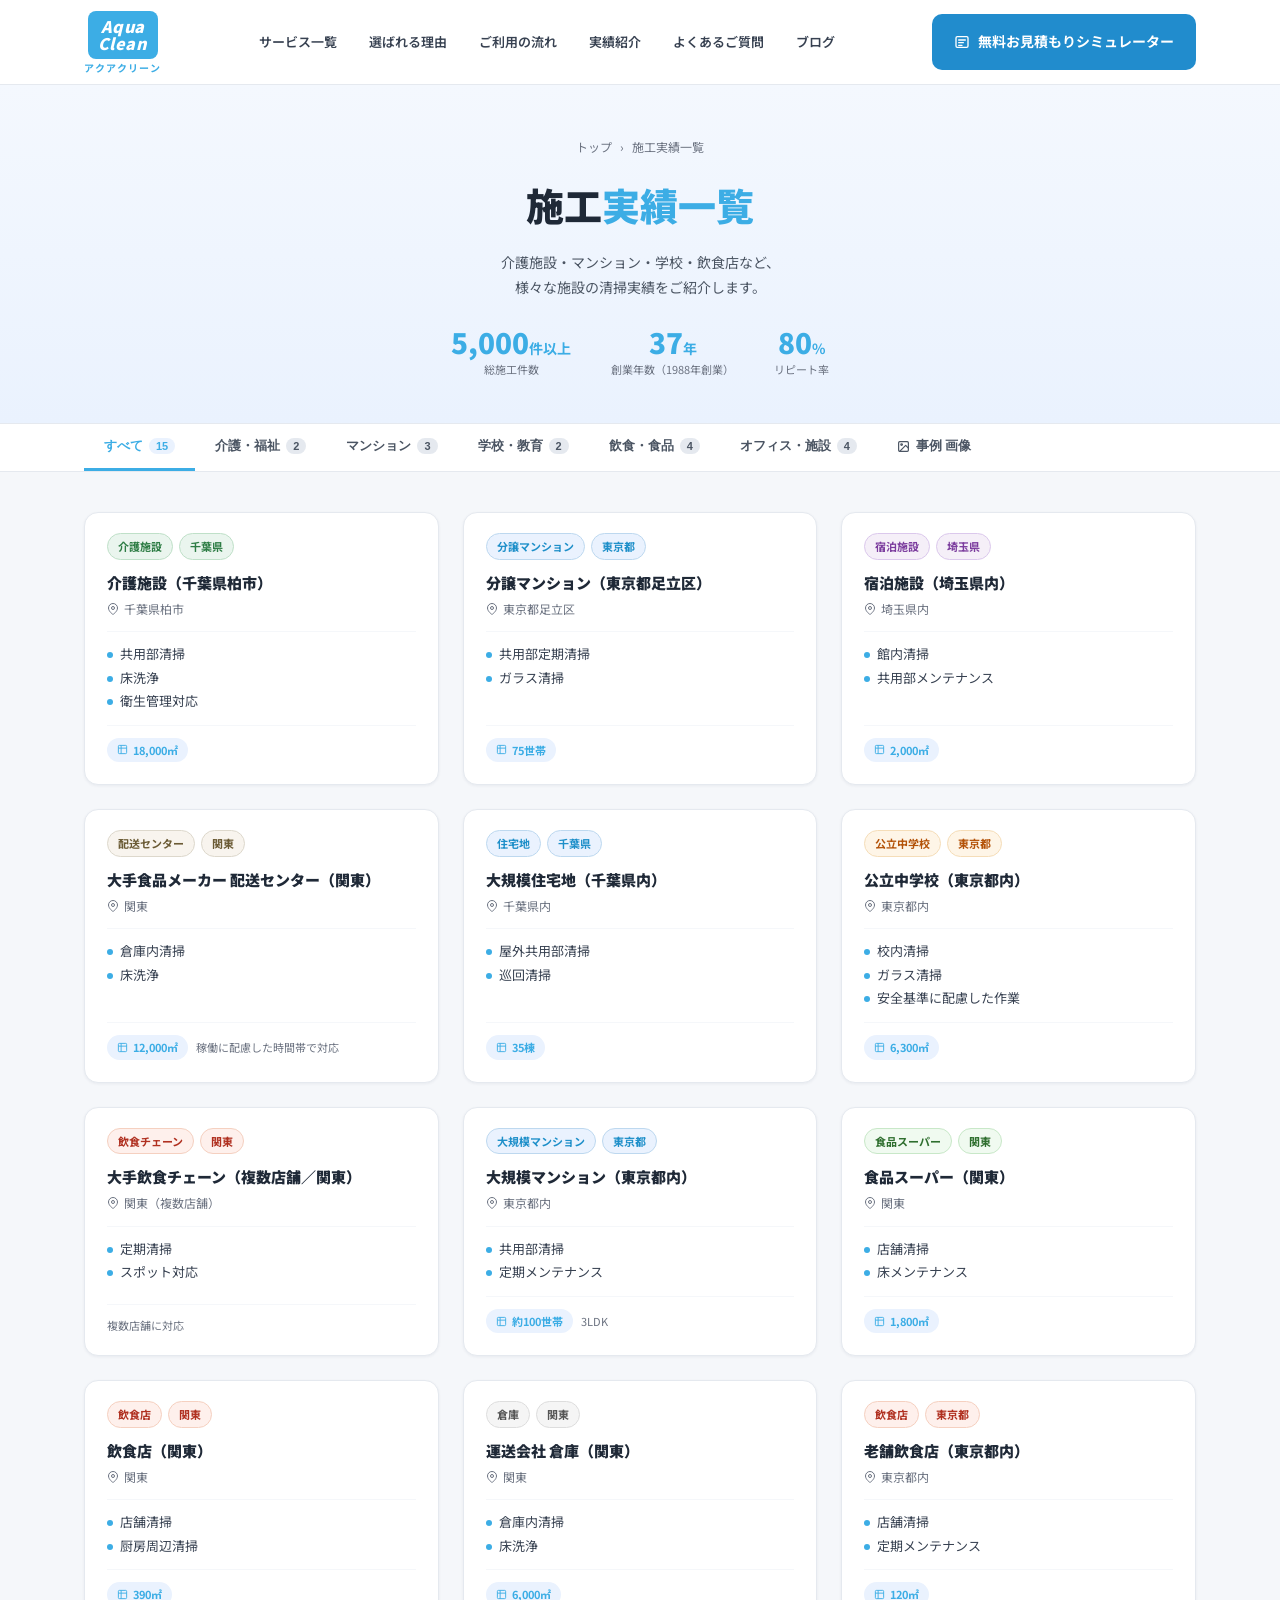
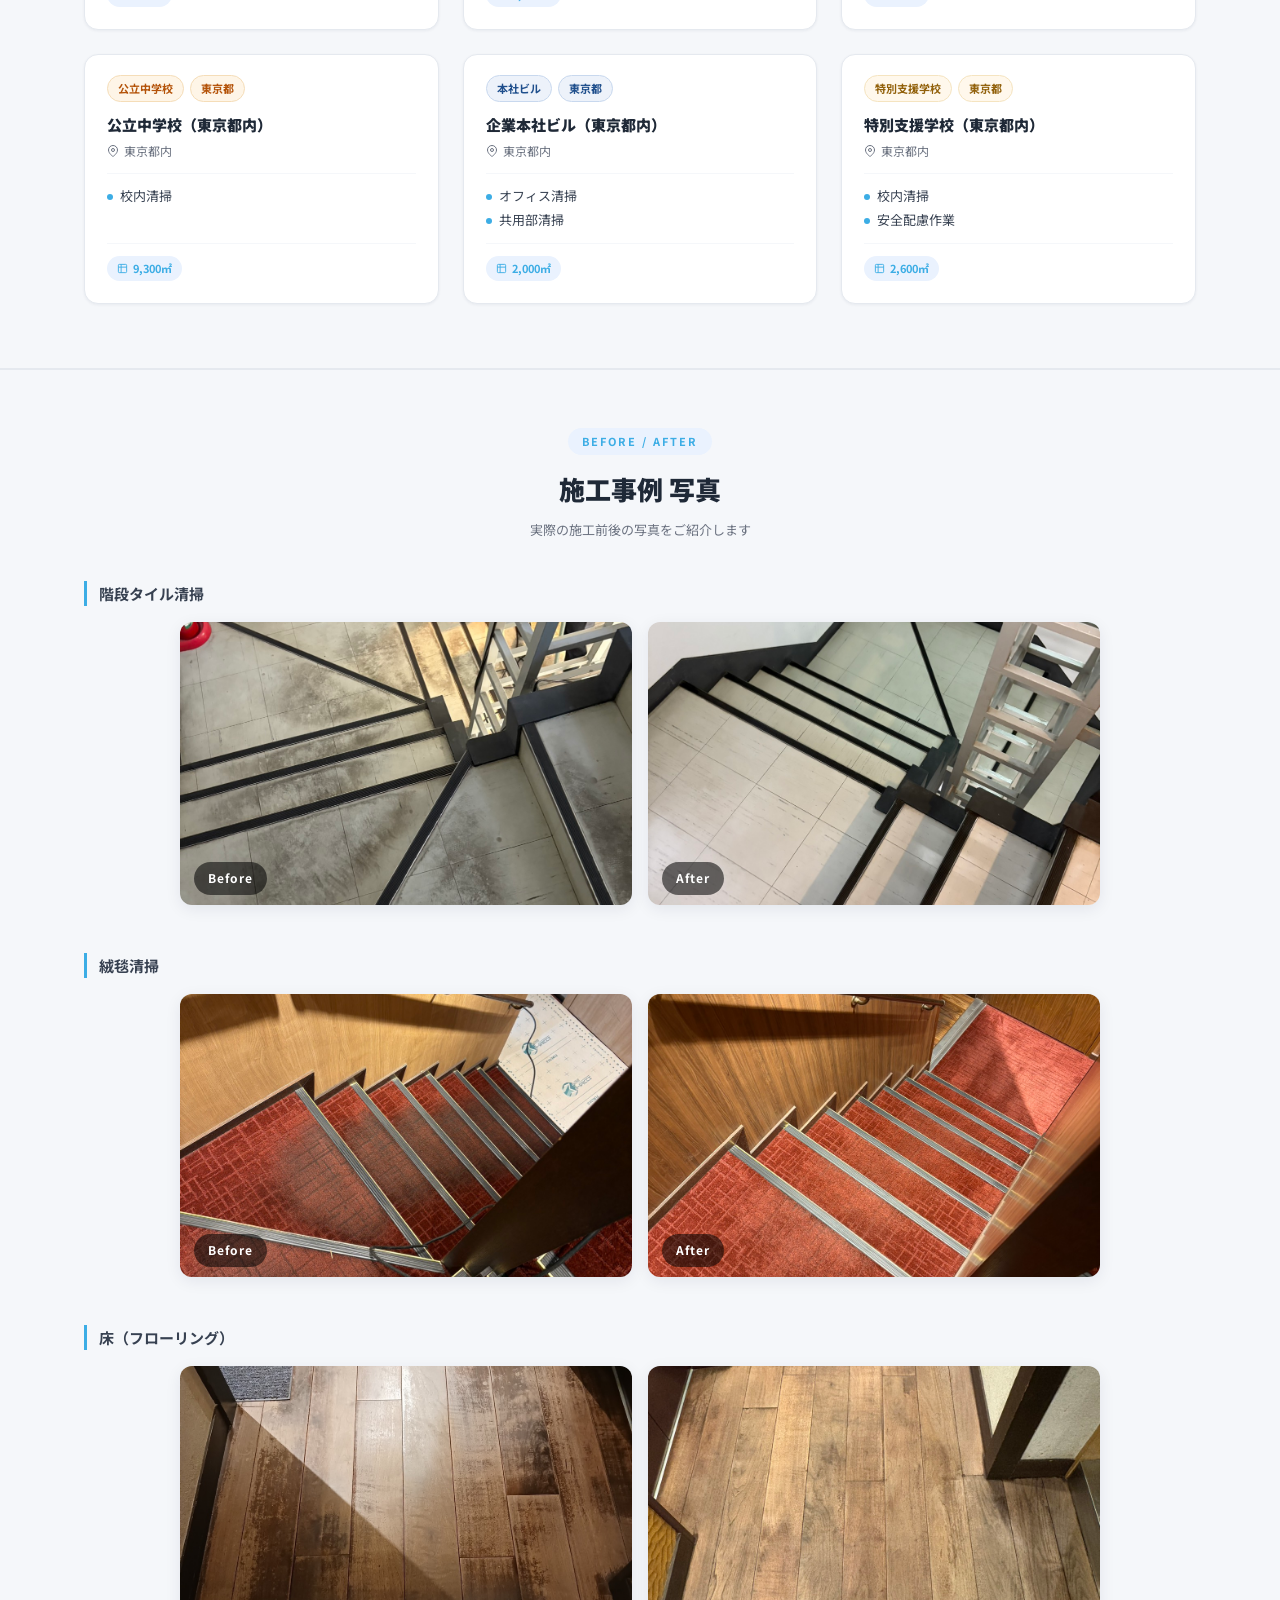
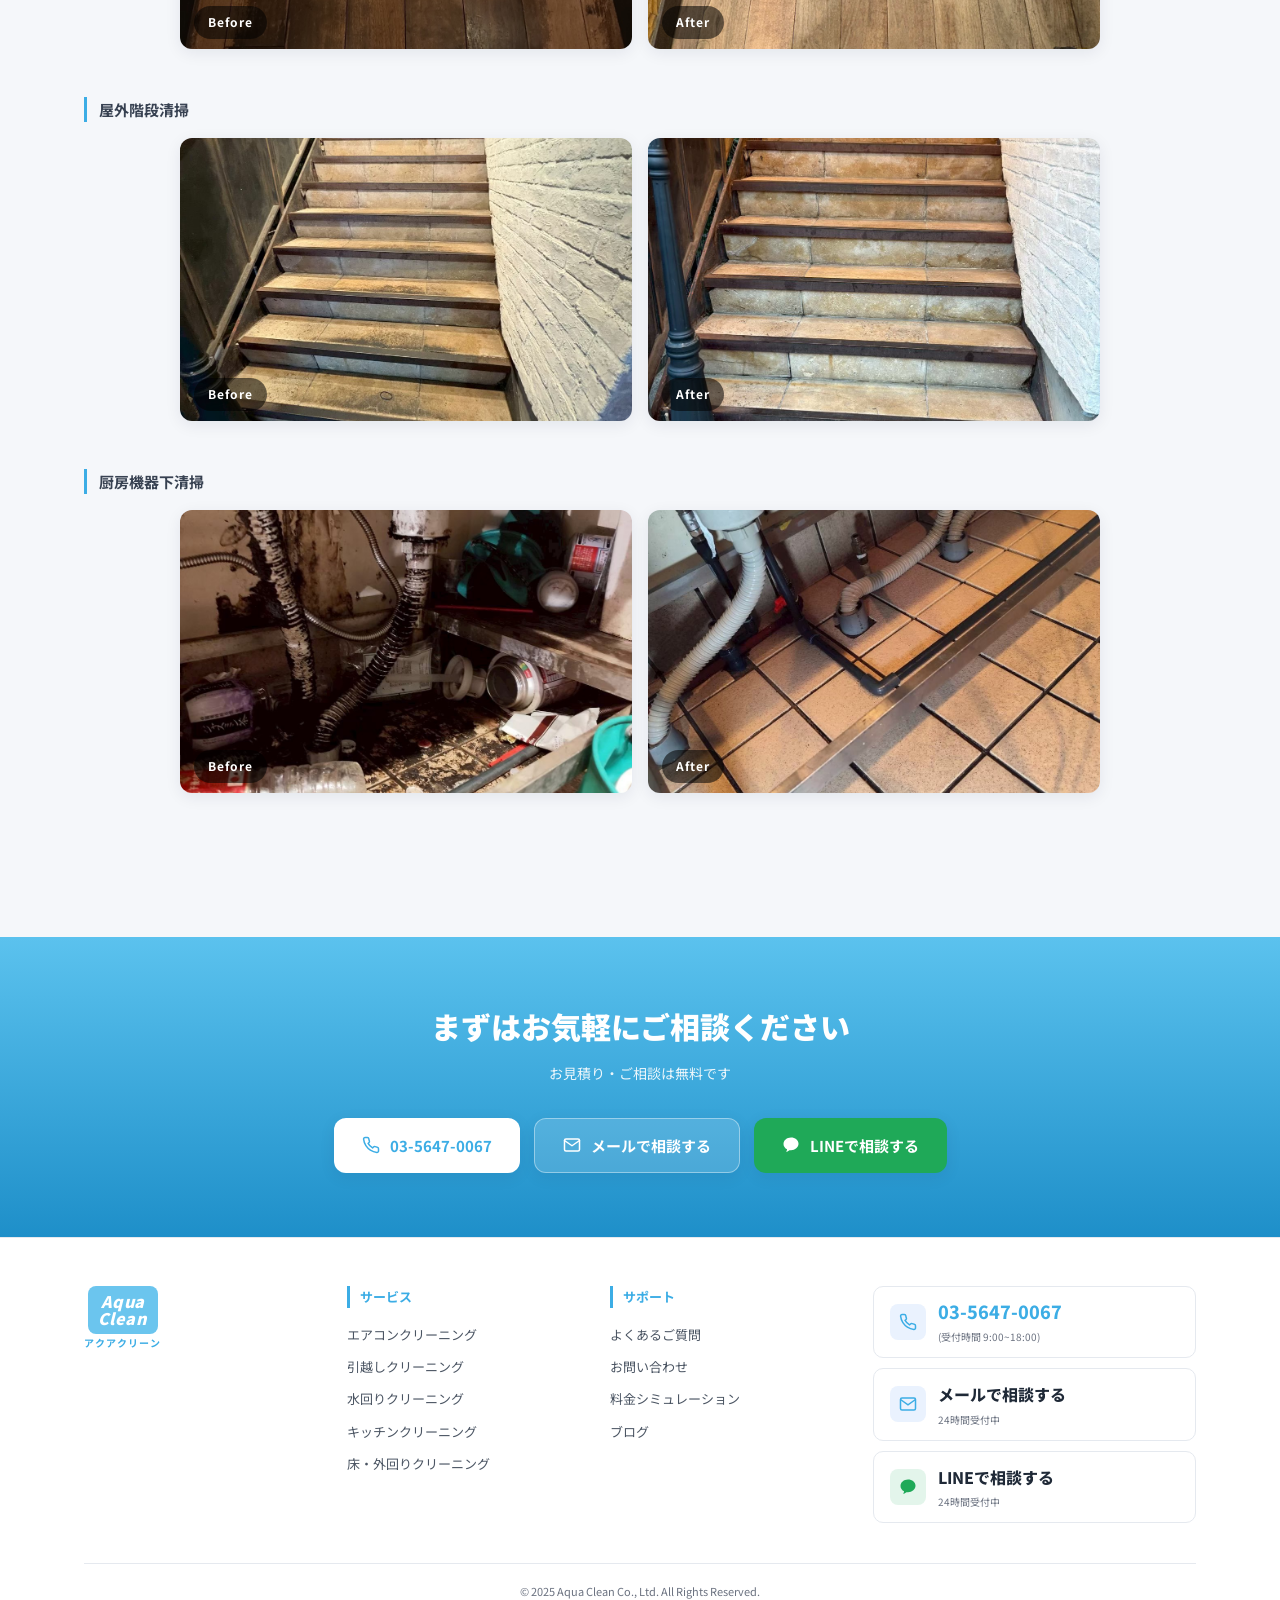
==== commit 11ea1ee3: "サービス画像を追加し、cases/index/servicesページを更新" ====
--- a/cases.html
+++ b/cases.html
@@ -768,6 +768,34 @@
         </div>
       </div>
 
+      <div class="ba-case">
+        <div class="ba-case-title">屋外階段清掃</div>
+        <div class="ba-wrap">
+          <div class="ba-card">
+            <div class="ba-img before"><img src="assets/stair3-before.jpg" alt="施工前の屋外階段"/></div>
+            <span class="ba-tag">Before</span>
+          </div>
+          <div class="ba-card">
+            <div class="ba-img after"><img src="assets/stair3-after.jpg" alt="施工後の屋外階段"/></div>
+            <span class="ba-tag">After</span>
+          </div>
+        </div>
+      </div>
+
+      <div class="ba-case">
+        <div class="ba-case-title">厨房機器下清掃</div>
+        <div class="ba-wrap">
+          <div class="ba-card">
+            <div class="ba-img before"><img src="assets/under-after.jpg" alt="施工前の厨房機器下"/></div>
+            <span class="ba-tag">Before</span>
+          </div>
+          <div class="ba-card">
+            <div class="ba-img after"><img src="assets/under-before.jpg" alt="施工後の厨房機器下"/></div>
+            <span class="ba-tag">After</span>
+          </div>
+        </div>
+      </div>
+
     </div>
   </div>
 </main>
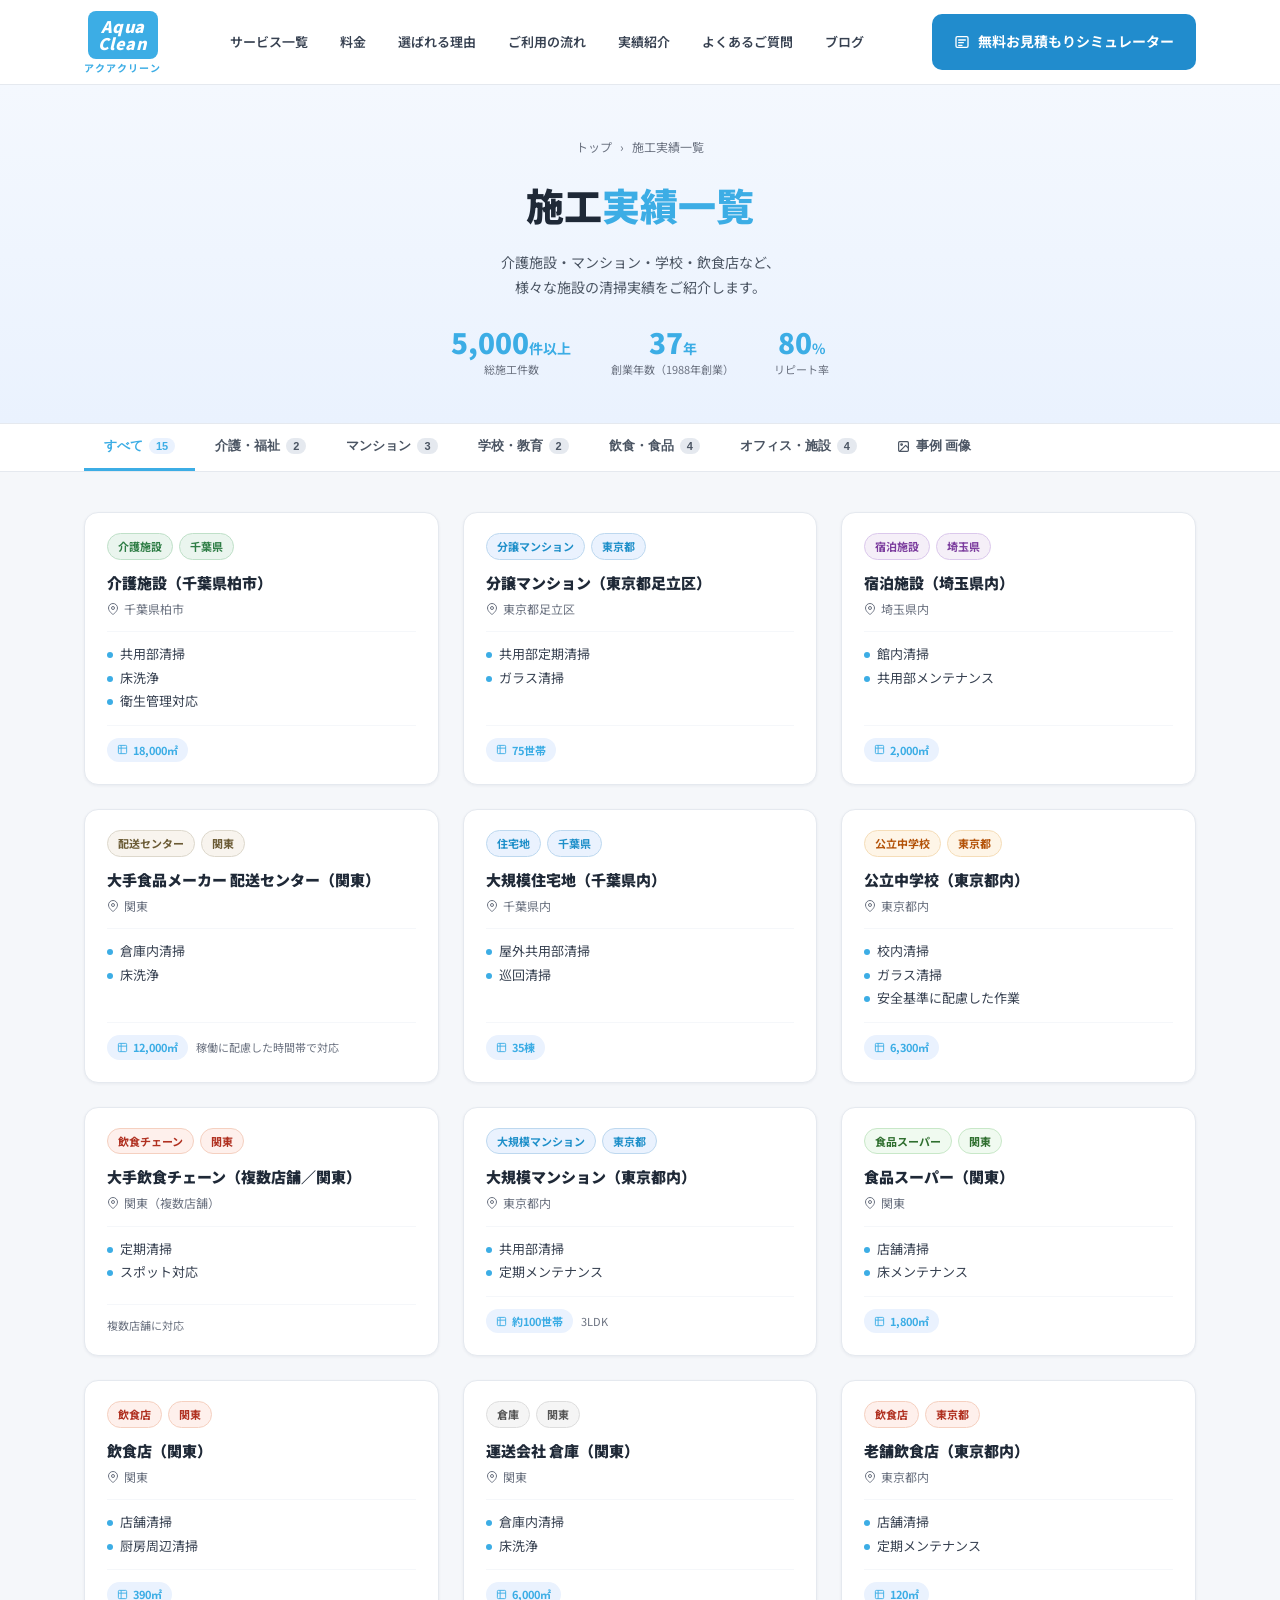
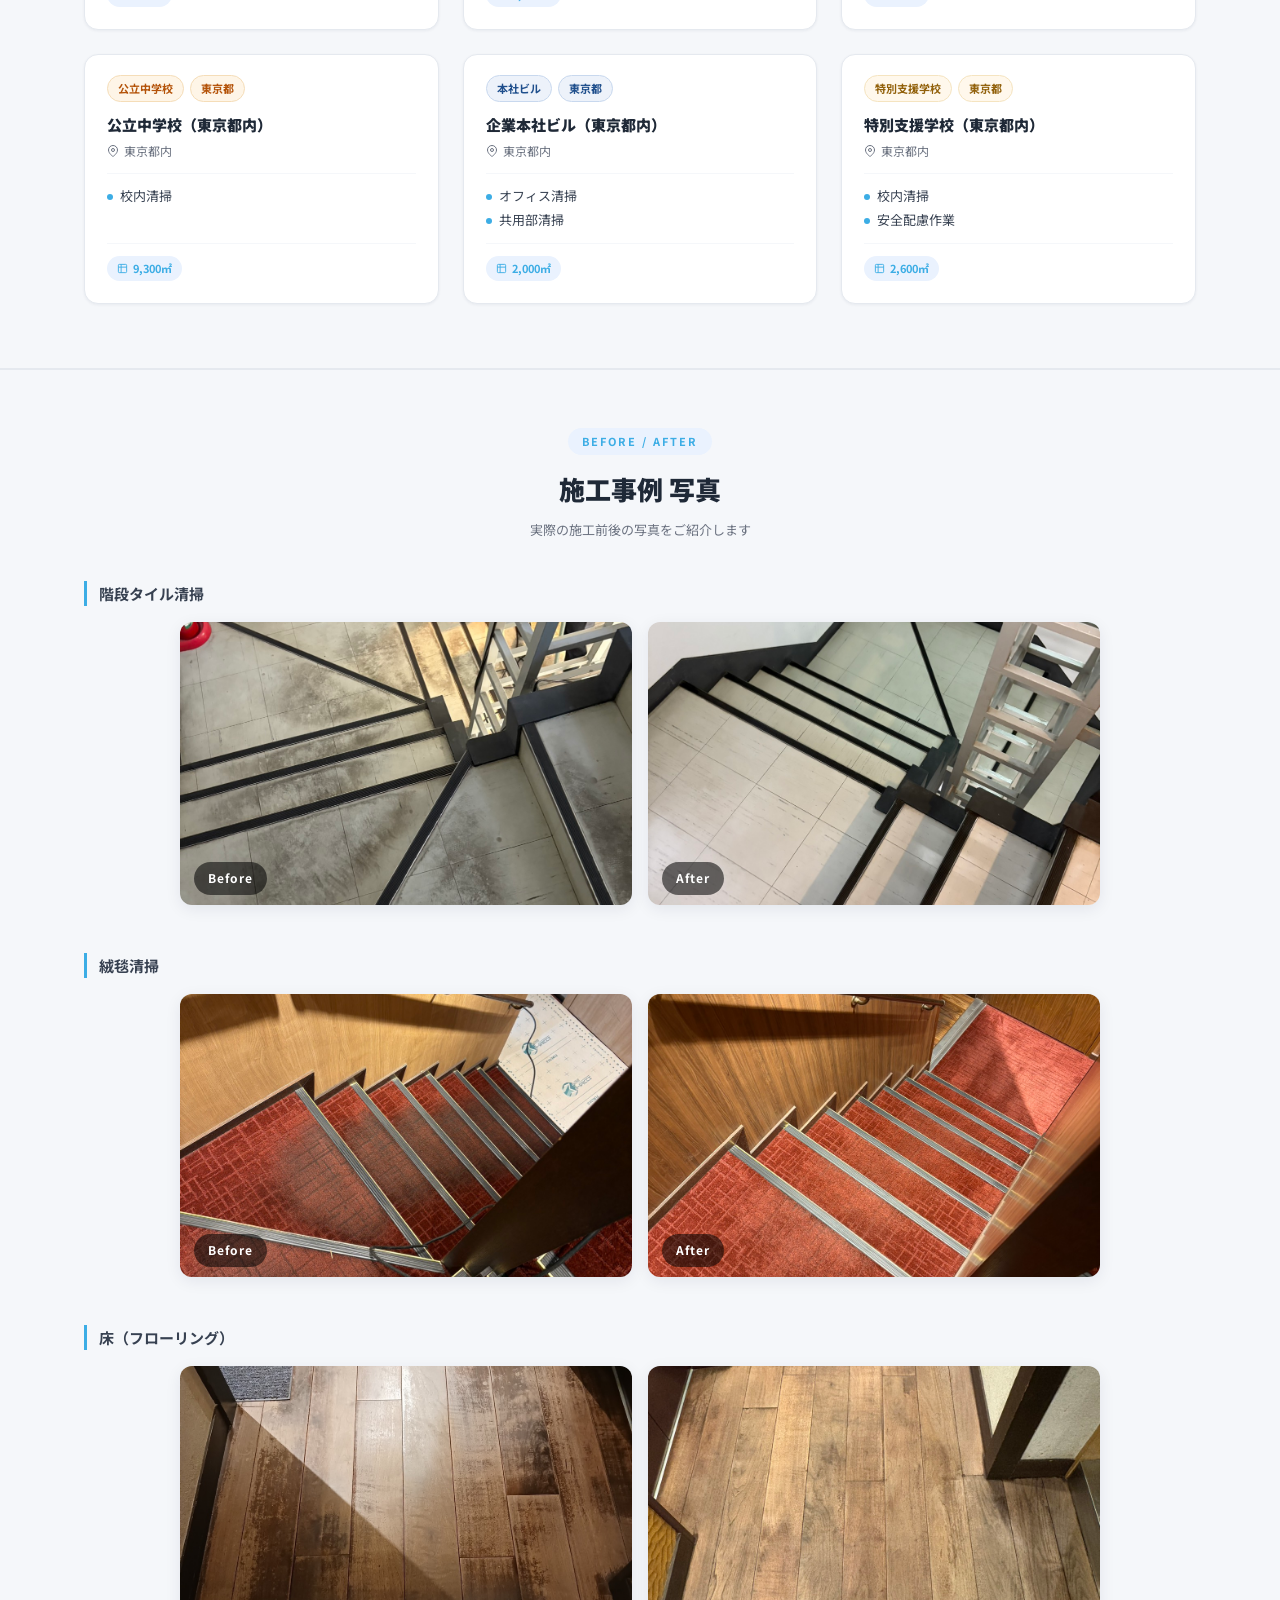
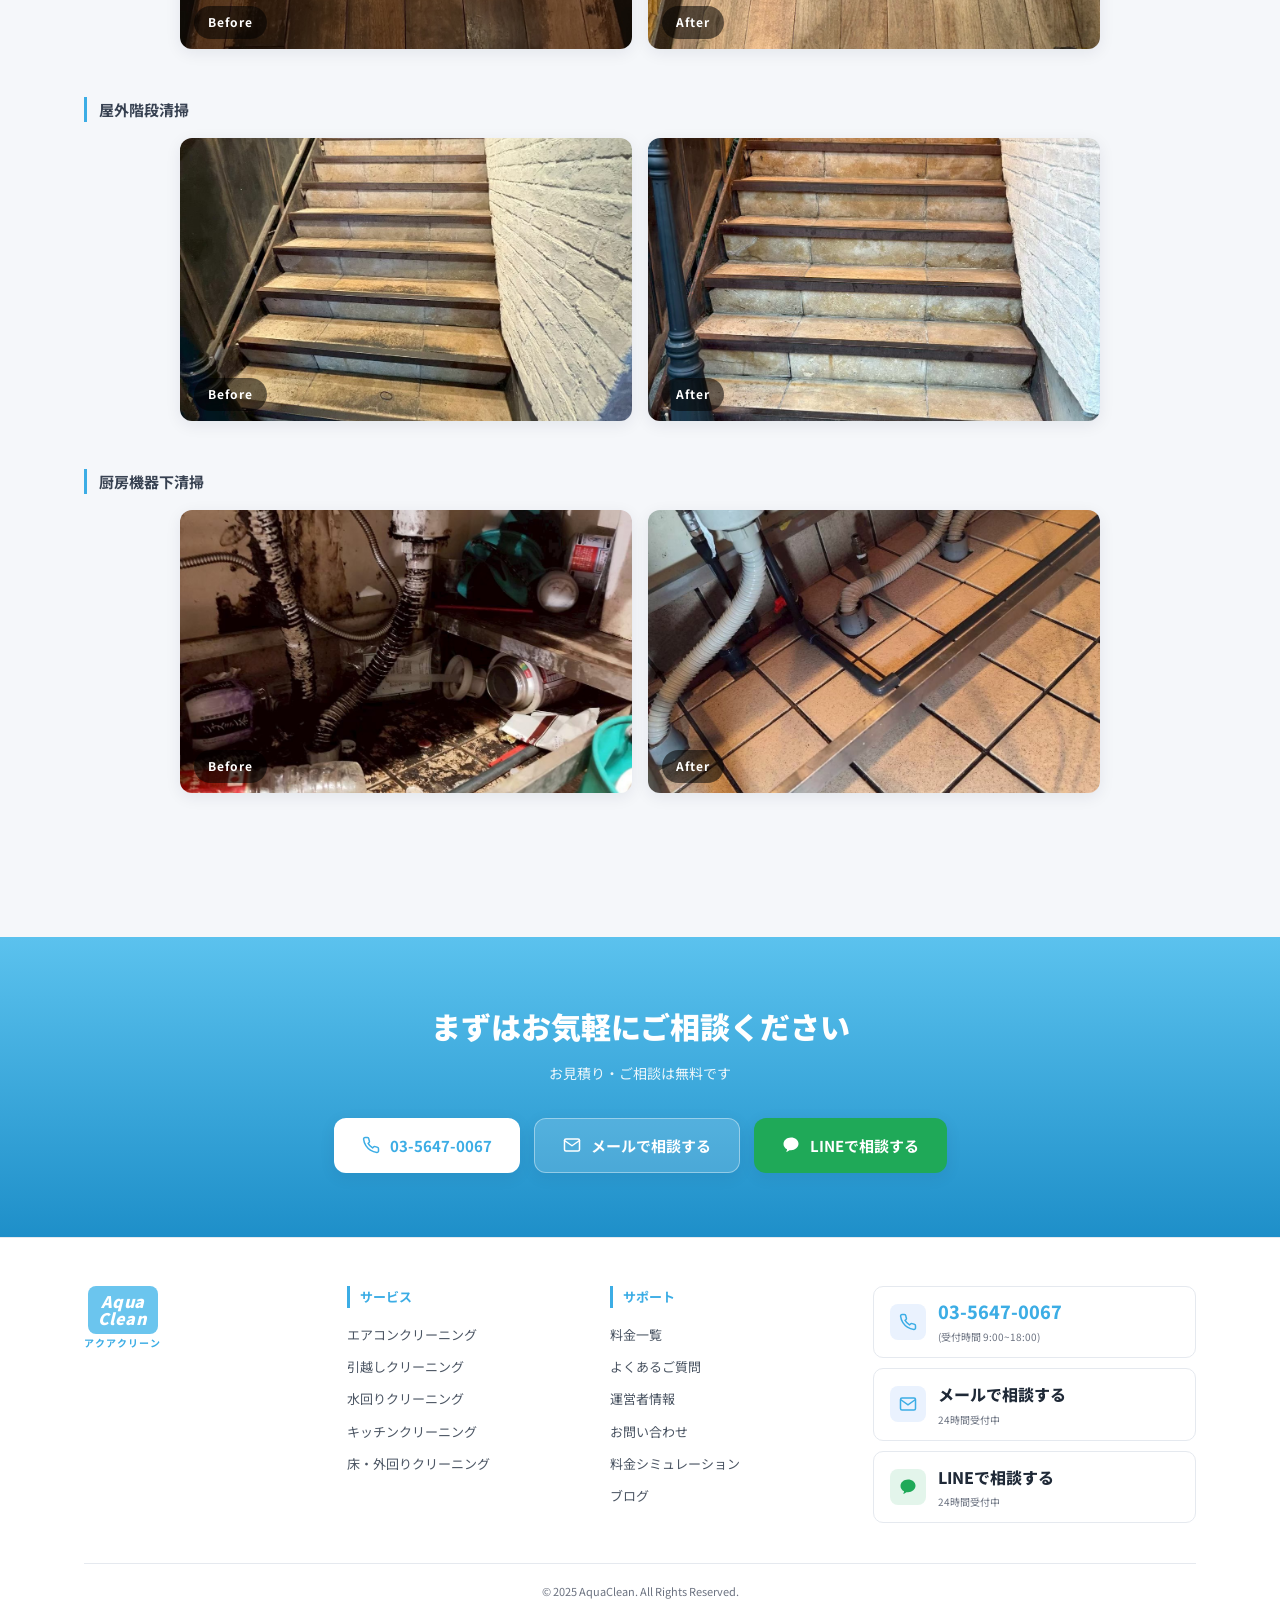
==== commit 05c462f3: "料金表・運営者情報の追加と「株式会社」表記の削除 - トップ(#price)とサービス一覧に、メニュー別の料金表を追加（税込・〜円） - ヘッダーナビ・ヒーロー・フッターに料金への導線を追加 - お支" ====
--- a/cases.html
+++ b/cases.html
@@ -3,6 +3,18 @@
 <head>
 <meta charset="UTF-8" />
 <meta name="viewport" content="width=device-width, initial-scale=1.0" />
+<!-- Google tag (gtag.js) -->
+<script async src="https://www.googletagmanager.com/gtag/js?id=G-8YDXHHNESV"></script>
+<script>
+  window.dataLayer = window.dataLayer || [];
+  function gtag(){dataLayer.push(arguments);}
+  gtag('js', new Date());
+  gtag('config', 'G-8YDXHHNESV');
+</script>
+<link rel="icon" type="image/x-icon" href="/assets/favicon.ico">
+<link rel="icon" type="image/png" sizes="32x32" href="/assets/favicon-32x32.png">
+<link rel="icon" type="image/png" sizes="16x16" href="/assets/favicon-16x16.png">
+<link rel="apple-touch-icon" sizes="180x180" href="/assets/apple-touch-icon.png">
 <title>施工実績一覧 | アクアクリーン株式会社</title>
 <link rel="preconnect" href="https://fonts.googleapis.com" />
 <link rel="preconnect" href="https://fonts.gstatic.com" crossorigin />
@@ -348,6 +360,7 @@
     </a>
     <nav class="nav">
       <a href="index.html#services">サービス一覧</a>
+      <a href="index.html#price">料金</a>
       <a href="index.html#reasons">選ばれる理由</a>
       <a href="index.html#flow">ご利用の流れ</a>
       <a href="index.html#results">実績紹介</a>
@@ -843,7 +856,9 @@
       <div class="footer-col">
         <h4>サポート</h4>
         <ul>
+          <li><a href="index.html#price">料金一覧</a></li>
           <li><a href="index.html#faq">よくあるご質問</a></li>
+          <li><a href="index.html#operator">運営者情報</a></li>
           <li><a href="index.html#cta">お問い合わせ</a></li>
           <li><a href="estimate.html">料金シミュレーション</a></li>
           <li><a href="/blog/">ブログ</a></li>
@@ -864,7 +879,7 @@
         </a>
       </div>
     </div>
-    <div class="footer-bottom">© 2025 Aqua Clean Co., Ltd. All Rights Reserved.</div>
+    <div class="footer-bottom">© 2025 AquaClean. All Rights Reserved.</div>
   </div>
 </footer>
 
